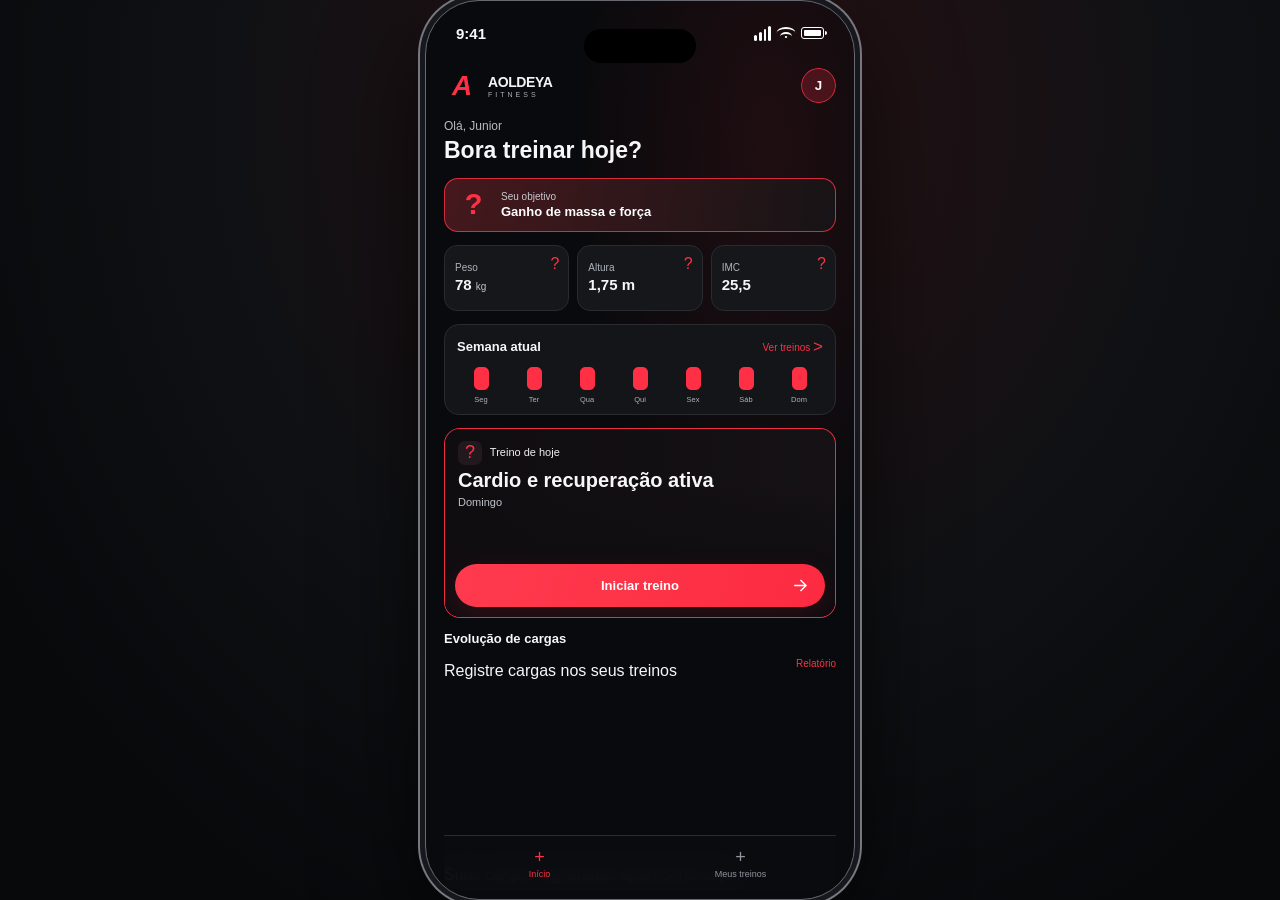
==== novo/frontend/src/pages/dashboard.html @ 1d058904 "Atualiza sistema de treino e reorganiza estrutura" ====
<!doctype html>
<html lang="pt-BR">
<head>
  <meta charset="utf-8" />
  <meta name="viewport" content="width=device-width, initial-scale=1" />
  <meta name="theme-color" content="#090a0d" />
  <title>in&iacute;cio - AOLDEYA Fitness</title>
  <link rel="stylesheet" href="../styles/style.css" />
  <link rel="stylesheet" href="../styles/dashboard.css" />
</head>
<body class="app-page dashboard-page" data-page="dashboard">
  <section class="phone app-phone" aria-label="Painel AOLDEYA Fitness">
    <div class="app-backdrop" aria-hidden="true"></div>
    <div class="status" aria-hidden="true"><span>9:41</span><div class="island"></div><div class="signals"><span class="bars"><i></i><i></i><i></i><i></i></span><span class="wifi"></span><span class="battery"><i></i></span></div></div>
    <main class="app-main dashboard-main">
      <header class="app-topbar">
        <a class="mini-brand" href="dashboard.html" aria-label="AOLDEYA Fitness in&iacute;cio"><span class="mini-logo">A</span><span>AOLDEYA<small>FITNESS</small></span></a>
        <div class="profile-menu-wrap">
          <button class="change-user" id="profile-menu-toggle" type="button" aria-label="Abrir menu do perfil" aria-expanded="false" aria-controls="profile-menu"><span class="avatar-initial">J</span><img id="profile-avatar-photo" alt="" hidden /></button>
          <div class="profile-menu" id="profile-menu" aria-label="Opções de perfil" hidden><button type="button" data-profile-action="photo">Editar foto de perfil</button><button type="button" data-profile-action="details">Editar dados do perfil</button><button class="profile-menu-logout" type="button" data-profile-action="logout">Sair</button><p id="profile-menu-feedback" class="profile-menu-feedback" role="status" aria-live="polite"></p></div>
          <input id="profile-photo-input" type="file" accept="image/jpeg,image/png,image/webp" hidden />
        </div>
      </header>
      <section class="welcome-block">
        <p class="eyebrow" id="welcome-greeting">Ol&aacute;, Junior</p>
        <h1 id="welcome-title">Bora treinar hoje?</h1>
      </section>
      <section class="goal-card">
        <span class="goal-icon" aria-hidden="true">?</span>
        <div><small>Seu objetivo</small><strong id="profile-goal">Ganho de massa e for&ccedil;a</strong></div>
      </section>
      <section class="stats-grid" aria-label="Suas medidas">
        <button class="stat-card measure-edit" type="button" aria-label="Editar peso" aria-haspopup="dialog"><span class="stat-icon">?</span><small>Peso</small><strong><span id="profile-weight">78</span> <small>kg</small></strong></button>
        <button class="stat-card measure-edit" type="button" aria-label="Editar altura" aria-haspopup="dialog"><span class="stat-icon">?</span><small>Altura</small><strong id="profile-height">1,75 m</strong></button>
        <article class="stat-card"><span class="stat-icon">?</span><small>IMC</small><strong id="profile-bmi">25,5</strong></article>
      </section>
      <dialog class="measures-dialog" id="measures-dialog" aria-labelledby="measures-title"><form id="measures-form"><button class="measures-close" type="button" id="close-measures" aria-label="Fechar">&times;</button><h2 id="measures-title">Atualizar medidas</h2><label for="weight-input">Peso (kg)</label><input id="weight-input" name="weight" type="number" min="20" max="400" step="0.1" required /><label for="height-input">Altura (m)</label><input id="height-input" name="height" type="number" min="0.8" max="2.5" step="0.01" required /><p class="bmi-preview" id="bmi-preview">IMC calculado: 25,5</p><p id="measure-feedback" role="status" aria-live="polite"></p><button class="button primary" type="submit">Salvar medidas</button></form></dialog>
      <dialog class="profile-dialog" id="profile-dialog" aria-labelledby="profile-dialog-title"><form id="profile-form"><button class="measures-close" id="close-profile-dialog" type="button" aria-label="Fechar">&times;</button><h2 id="profile-dialog-title">Editar dados do perfil</h2><label for="profile-name-input">Nome</label><input id="profile-name-input" type="text" maxlength="80" required /><p id="profile-feedback" role="status" aria-live="polite"></p><button class="button primary" type="submit">Salvar altera&ccedil;&otilde;es</button></form></dialog>
      <section class="week-card">
        <div class="section-heading"><h2>Semana atual</h2><a href="meus-treinos.html">Ver treinos <span>></span></a></div>
        <div class="week-progress" aria-label="Resumo semanal">
          <span class="week-day done"><i></i><small>Seg</small></span><span class="week-day done"><i></i><small>Ter</small></span><span class="week-day"><i></i><small>Qua</small></span><span class="week-day"><i></i><small>Qui</small></span><span class="week-day"><i></i><small>Sex</small></span><span class="week-day"><i></i><small>S&aacute;b</small></span><span class="week-day"><i></i><small>Dom</small></span>
        </div>
      </section>
      <section class="today-card">
        <div class="today-image" id="today-image" aria-hidden="true"></div>
        <div class="today-shade"></div>
        <div class="today-caption"><span class="today-label"><span class="mini-dumbbell">?</span> Treino de hoje</span><strong id="today-workout-title">Peito</strong><small id="today-workout-day">Segunda-feira</small></div>
        <a class="button primary today-button" href="meus-treinos.html?dia=seg">Iniciar treino<svg viewBox="0 0 24 24"><path d="M4 12h15m-7-7 7 7-7 7"/></svg></a>
      </section>
      <section class="load-evolution-card"><div class="section-heading"><div><h2>Evolu&ccedil;&atilde;o de cargas</h2><p id="load-chart-exercise">Registre cargas nos seus treinos</p></div><a href="evolucao.html?usuario=Junior" class="report-link">Relat&oacute;rio</a></div><svg id="load-evolution-chart" class="load-chart" role="img" aria-label="Gr&aacute;fico da evolu&ccedil;&atilde;o de cargas"></svg><p class="load-chart-empty" id="load-chart-empty">Suas cargas registradas aparecer&atilde;o aqui.</p></section>
      <section class="training-calendar-card" aria-labelledby="calendar-title">
        <div class="calendar-heading"><div><h2 id="calendar-title">Calend&aacute;rio de treinos</h2><p id="calendar-count">Dias em que voc&ecirc; treinou</p></div><div class="calendar-month-nav"><button id="calendar-previous" type="button" aria-label="M&ecirc;s anterior">‹</button><strong id="calendar-month"></strong><button id="calendar-next" type="button" aria-label="Pr&oacute;ximo m&ecirc;s">›</button></div></div>
        <div class="calendar-weekdays" aria-hidden="true"><span>Seg</span><span>Ter</span><span>Qua</span><span>Qui</span><span>Sex</span><span>S&aacute;b</span><span>Dom</span></div>
        <div class="calendar-days" id="calendar-days" aria-label="Dias do m&ecirc;s"></div>
        <p class="calendar-hint"><i></i> Dia de treino registrado · Toque em uma data para registrar</p>
      </section>
      <dialog class="training-dialog" id="training-dialog" aria-labelledby="training-dialog-title"><form id="training-form"><button class="measures-close" id="close-training-dialog" type="button" aria-label="Fechar">&times;</button><h2 id="training-dialog-title">Registrar treino</h2><p id="training-date-label"></p><label for="training-name-input">Treino realizado</label><input id="training-name-input" maxlength="100" required value="Treino registrado" /><p id="training-feedback" role="status" aria-live="polite"></p><button class="button primary" type="submit">Registrar dia</button></form></dialog>
      <nav class="app-nav" aria-label="Navega&ccedil;&atilde;o principal"><a class="nav-link active" href="dashboard.html"><span>+</span>In&iacute;cio</a><a class="nav-link" href="meus-treinos.html"><span>+</span>Meus treinos</a></nav>
    </main>
  </section>
  <script src="../data/workouts.js" defer></script>
  <script src="../scripts/script.js" defer></script>
  <script src="../scripts/progress.js" defer></script>
  <script src="../scripts/dashboard.js" defer></script>
</body>
</html>
---- novo/frontend/src/styles/style.css ----
/* Base visual compartilhada pelas páginas; regras específicas ficam nos arquivos de cada tela. */
:root { color-scheme: dark; --red: #ff3045; --muted: #c4c8d1; }
    * { box-sizing: border-box; }
    body { margin: 0; min-height: 100vh; display: grid; place-items: center; color: #f7f7fa; background: radial-gradient(ellipse at 18% 25%, #302729 0, #151518 32%, #08090b 72%); font-family: Inter, -apple-system, BlinkMacSystemFont, "Segoe UI", sans-serif; }
    .phone { position: relative; width: min(100vw, 430px); height: min(100dvh, 900px); min-height: 700px; overflow: hidden; isolation: isolate; border: 1px solid #696a71; border-radius: 54px; background: #08090c; box-shadow: 0 0 0 5px #17181d, 0 0 0 7px #77777d, 0 34px 100px #000b; }
    .hero { position: absolute; inset: 0; z-index: -2; background: linear-gradient(90deg, #08090c 0%, #08090ce8 31%, #08090c75 58%, #08090c16 100%), linear-gradient(0deg, #08090c 0%, transparent 36%, #08090c14 100%), url("https://images.unsplash.com/photo-1534438327276-14e5300c3a48?auto=format&fit=crop&w=1200&q=85") center / cover; opacity: .93; }
    .hero::after { content: ""; position: absolute; inset: 0; background: linear-gradient(0deg,#08090c 0%,transparent 22%,transparent 65%,#08090c66 100%); }
    .status { position: absolute; z-index: 3; top: 18px; left: 30px; right: 30px; height: 28px; display: flex; align-items: center; justify-content: space-between; font-size: 15px; font-weight: 650; }
    .island { position: absolute; left: 50%; top: 10px; transform: translateX(-50%); width: 112px; height: 34px; border-radius: 25px; background: #000; }
    .signals { display: flex; gap: 7px; align-items: center; }
    .bars { height: 15px; width: 17px; display: flex; align-items: end; gap: 2px; }
    .bars i { display: block; width: 3px; border-radius: 2px; background: white; height: 6px; }.bars i:nth-child(2){height:9px}.bars i:nth-child(3){height:12px}.bars i:nth-child(4){height:15px}
    .wifi { width: 16px; height: 12px; border-top: 2px solid white; border-radius: 50%; position: relative; transform: scaleX(1.2); }.wifi:before,.wifi:after{content:"";position:absolute;left:3px;right:3px;top:3px;height:7px;border-top:2px solid white;border-radius:50%}.wifi:after{left:7px;right:7px;top:7px;height:2px;background:white;border:0}
    .battery { width: 23px; height: 12px; border: 1.5px solid white; border-radius: 3px; padding: 2px; position: relative; }.battery:after{content:"";position:absolute;right:-4px;top:3px;width:2px;height:4px;background:white;border-radius:0 2px 2px 0}.battery i{display:block;width:100%;height:100%;background:white;border-radius:1px}
    .skip { position: absolute; z-index: 2; top: 83px; right: 24px; border: 1px solid #77798288; color: #d5d7df; background: #08090c66; padding: 9px 20px; border-radius: 25px; font-size: 15px; text-decoration: none; backdrop-filter: blur(8px); }
    main { position: absolute; inset: 130px 24px 0; display: flex; flex-direction: column; }
    .brand { width: fit-content; margin: 0 0 20px; }
    .brand-mark { width: 94px; height: 59px; margin-left: 28px; color: var(--red); }
    .brand-name { margin-top: 4px; font-size: 35px; line-height: 1; letter-spacing: -1.6px; font-weight: 900; }
    .brand-sub { margin-top: 7px; color: #b7bac4; font-size: 13px; letter-spacing: 7px; font-weight: 500; }
    .brand-sub:before,.brand-sub:after { content:""; display:inline-block; vertical-align:middle; width:14px; height:1px; background:#a4a6b0; margin-right:8px; }.brand-sub:after{margin:0 0 0 8px}
    h1 { margin: 0 0 27px; max-width: 270px; color: #c7cad3; font-size: 17px; line-height: 1.55; font-weight: 400; }
    .features { display: grid; gap: 16px; max-width: 265px; }
    .feature { display: flex; align-items: center; gap: 13px; min-height: 58px; color: #d5d8e0; font-size: 15px; line-height: 1.4; }
    .icon { width: 56px; height: 56px; flex: 0 0 56px; display: grid; place-items: center; color: var(--red); border: 1px solid #38343b; border-radius: 16px; background: #171519c9; }
    .icon svg { width: 31px; height: 31px; stroke: currentColor; fill: none; stroke-width: 2.8; stroke-linecap: round; stroke-linejoin: round; }
    .bottom { margin-top: auto; padding-bottom: 26px; }
    .dots { display: flex; justify-content: center; gap: 8px; margin: 0 0 23px; }
    .dots span { height: 8px; width: 13px; border-radius: 8px; background: #555861; }.dots span:first-child{width:19px;background:var(--red)}
    .actions { display: grid; gap: 12px; }
    .button { height: 62px; display: flex; align-items: center; justify-content: center; position: relative; border-radius: 40px; text-decoration: none; font-size: 17px; font-weight: 650; }
    .primary { color: #fff; background: linear-gradient(105deg, #ff3549, #f5223c); box-shadow: 0 8px 26px #f5223c25; }
    .primary svg { position: absolute; right: 24px; width: 23px; height: 23px; fill: none; stroke: currentColor; stroke-width: 1.8; }
    .secondary { color: #c7cad2; border: 1px solid #a0a2aa; background: #08090c66; font-weight: 450; }
    @media (max-width: 500px) { body { display:block; background:#08090c; }.phone { width:100%; height:100dvh; min-height:640px; border:0; border-radius:0; box-shadow:none; }.phone:before { content:""; position:absolute; inset:0; z-index:4; border:0; pointer-events:none; } main { inset: 130px 24px 0; } }
    @media (max-height: 760px) { main { top: 110px; } .features { gap: 9px; }.feature,.icon{min-height:50px;height:50px}.icon{width:50px;flex-basis:50px}.brand{margin-bottom:12px}h1{margin-bottom:16px}.bottom{padding-bottom:18px}.dots{margin-bottom:14px}.button{height:56px} }

.app-page { --accent: var(--red); background: radial-gradient(ellipse at 55% 12%, #291114 0, #101114 48%, #08090b 82%); }
    .app-page.profile-pink { --accent: #f020b4; }
    .app-page .primary { color: white; background: linear-gradient(105deg, color-mix(in srgb, var(--accent), white 5%), color-mix(in srgb, var(--accent), #e90023 12%)); }
    .app-phone { background: #090a0d; }
    .app-backdrop { position: absolute; inset: 0; z-index: -1; background: radial-gradient(ellipse at 80% 16%, #40131766 0, transparent 40%); pointer-events: none; }
    .app-main { position: absolute; inset: 65px 18px 8px; display: flex; flex-direction: column; gap: 13px; overflow-y: auto; scrollbar-width: none; }
    .app-main::-webkit-scrollbar { display: none; }
    .app-topbar,.workouts-topbar { min-height: 39px; display: flex; align-items: center; justify-content: space-between; }
    .mini-brand { display: inline-flex; gap: 8px; align-items: center; color: #f4f4f6; text-decoration: none; font-size: 14px; font-weight: 850; letter-spacing: -.4px; }
    .mini-brand small { display: block; margin-top: 1px; color: #aeb1ba; font-size: 7px; letter-spacing: 3px; font-weight: 500; }
    .mini-logo { position: relative; display: grid; place-items: center; width: 36px; height: 27px; color: var(--accent); font-size: 28px; line-height: 1; font-weight: 900; font-style: italic; }
    .change-user { display: block; text-decoration: none; }
    .avatar-initial { width: 35px; height: 35px; display: grid; place-items: center; border: 1px solid color-mix(in srgb, var(--accent), transparent 20%); border-radius: 50%; color: white; background: color-mix(in srgb, var(--accent), transparent 78%); font-weight: 700; }
.app-nav { position: sticky; bottom: -1px; z-index: 4; display: grid; grid-template-columns: 1fr 1fr; min-height: 57px; margin: auto -5px 0; border-top: 1px solid #292b30; background: #0b0c0feF; backdrop-filter: blur(14px); }
    .nav-link { display: grid; align-content: center; justify-items: center; gap: 3px; color: #8f949e; text-decoration: none; font-size: 9px; }
    .nav-link span { font-size: 18px; line-height: 1; }
    .nav-link.active { color: var(--accent); }
@media (max-width: 500px) { .app-main { inset: 62px 16px 5px; }.stats-grid { gap: 6px; }.stat-card { padding-left: 8px; }.workouts-main { inset: 62px 14px 5px; }.exercise-row { grid-template-columns: 21px 43px minmax(0,1fr) 26px; gap: 6px; }.exercise-thumb { width: 43px; } }
    @media (max-height: 760px) { .app-main { gap: 9px; }.goal-card { min-height: 48px; }.stat-card { min-height: 58px; }.week-card { padding-top: 9px; padding-bottom: 8px; }.today-card { flex-basis: 160px; min-height: 160px; }.workouts-main { gap: 8px; }.day-button { min-height: 44px; }.exercise-list { gap: 5px; }.exercise-row { min-height: 52px; }.exercise-thumb { height: 37px; }.workouts-main .exercise-copy strong { font-size: 10px; } }
---- novo/frontend/src/styles/dashboard.css ----
.welcome-block { margin: 1px 0 0; }
    .eyebrow { margin: 0 0 4px; color: #b8bbc4; font-size: 12px; }
    .welcome-block h1 { max-width: none; margin: 0; color: #f7f7f9; font-size: 23px; font-weight: 750; line-height: 1.2; }
    .goal-card { display: flex; align-items: center; gap: 11px; min-height: 54px; padding: 9px 12px; border: 1px solid color-mix(in srgb, var(--accent), transparent 18%); border-radius: 14px; background: linear-gradient(100deg, color-mix(in srgb, var(--accent), #111 78%), #171316); }
    .goal-icon { display: grid; place-items: center; width: 33px; height: 33px; border-radius: 10px; color: var(--accent); font-size: 29px; font-weight: 700; }
    .goal-card div { display: grid; gap: 2px; }
    .goal-card small { color: #c8cbd2; font-size: 10px; }
    .goal-card strong { color: #fff; font-size: 13px; font-weight: 600; }
    .stats-grid { display: grid; grid-template-columns: repeat(3, minmax(0, 1fr)); gap: 8px; }
    .stat-card { position: relative; min-height: 66px; display: grid; align-content: center; gap: 3px; padding: 9px 10px; border: 1px solid #292b30; border-radius: 13px; background: #15171a; }
    .stat-card > small { color: #aeb2bb; font-size: 10px; }
    .stat-card strong { color: #f7f7f8; font-size: 15px; }
    .stat-card strong small { color: #c0c3cb; font-size: 10px; font-weight: 500; }
    .stat-icon { position: absolute; top: 9px; right: 9px; color: var(--accent); font-size: 16px; }
    .week-card { padding: 12px 12px 10px; border: 1px solid #292b30; border-radius: 15px; background: #131518; }
    .section-heading { display: flex; align-items: center; justify-content: space-between; }
    .section-heading h2 { margin: 0; font-size: 13px; font-weight: 650; }
    .section-heading a { color: var(--accent); text-decoration: none; font-size: 10px; }
    .section-heading a span { font-size: 17px; vertical-align: -1px; }
    .week-progress { display: grid; grid-template-columns: repeat(7, 1fr); gap: 5px; margin-top: 10px; }
    .week-day { display: grid; justify-items: center; gap: 5px; color: #aeb2ba; font-size: 9px; }
    .week-day i { width: 15px; height: 23px; border: 1px solid #353840; border-radius: 5px; background: linear-gradient(#555a62 0 30%, #25282d 30%); }
    .week-day.done i,.week-day.has-workout i { border-color: var(--accent); background: linear-gradient(var(--accent) 0 100%); }
    .today-card { position: relative; min-height: 190px; flex: 1 0 190px; overflow: hidden; border: 1px solid color-mix(in srgb, var(--accent), transparent 8%); border-radius: 16px; background: #181417; }
    .today-image { position: absolute; inset: 0; background-position: center 37%; background-size: cover; background-image: url("https://images.unsplash.com/photo-1534438327276-14e5300c3a48?auto=format&fit=crop&w=1000&q=85"); opacity: .55; }
    .profile-pink .today-image { background-image: url("https://images.unsplash.com/photo-1518611012118-696072aa579a?auto=format&fit=crop&w=1000&q=85"); }
    .today-shade { position: absolute; inset: 0; background: linear-gradient(90deg, #100d10 0%, #100d10a6 58%, #100d1055 100%), linear-gradient(0deg,#090a0d 0%,transparent 70%); }
    .today-caption { position: absolute; left: 13px; top: 12px; display: grid; gap: 4px; }
    .today-label { color: #f0f0f3; font-size: 11px; }
    .mini-dumbbell { display: inline-grid; place-items: center; width: 24px; height: 24px; margin-right: 5px; border-radius: 7px; color: var(--accent); background: #21191d; font-size: 18px; vertical-align: middle; }
    .today-caption strong { font-size: 20px; }
    .today-caption > small { color: #c0c3cb; font-size: 11px; }
    .today-button { position: absolute; left: 10px; right: 10px; bottom: 10px; height: 43px; font-size: 13px; }
    .today-button svg,.finish-workout svg { right: 15px; width: 19px; height: 19px; }

.measures-dialog { width: min(360px, calc(100vw - 36px)); padding: 0; border: 1px solid #373a42; border-radius: 18px; color: #f7f7f8; background: #141619; box-shadow: 0 20px 70px #000c; }
.measures-dialog::backdrop { background: #000b; backdrop-filter: blur(4px); }
.measures-dialog form { display: grid; gap: 10px; padding: 22px; }
.measures-dialog h2 { margin: 0 38px 8px 0; font-size: 19px; }
.measures-dialog label { color: #c8cbd2; font-size: 12px; }
.measures-dialog input { width: 100%; box-sizing: border-box; padding: 12px; border: 1px solid #3a3d45; border-radius: 10px; outline-color: var(--accent); color: white; background: #0e1013; font: inherit; }
.measures-dialog form .button { position: static; height: 44px; margin-top: 5px; border: 0; cursor: pointer; font: inherit; }
.measures-close { position: absolute; top: 12px; right: 12px; width: 32px; height: 32px; border: 1px solid #555963; border-radius: 50%; color: white; background: transparent; font-size: 21px; cursor: pointer; }
#measure-feedback { min-height: 16px; margin: 0; color: #ff6874; font-size: 11px; }

.bmi-preview { margin: 2px 0; color: #fff; font-size: 13px; font-weight: 650; }

.stat-card.measure-edit { width: 100%; text-align: left; font-family: inherit; cursor: pointer; transition: border-color .18s, background .18s; }
.stat-card.measure-edit:hover,.stat-card.measure-edit:focus-visible { border-color: var(--accent); background: #1b191c; }
.stat-card.measure-edit:focus-visible { outline: 2px solid var(--accent); outline-offset: 2px; }
.training-calendar-card { padding: 12px; border: 1px solid #292b30; border-radius: 15px; background: #131518; }
.calendar-heading { display: flex; align-items: center; justify-content: space-between; gap: 7px; }
.calendar-heading h2 { margin: 0; font-size: 13px; }
.calendar-heading p { margin: 4px 0 0; color: #aeb2bc; font-size: 9px; }
.calendar-month-nav { display: flex; align-items: center; gap: 5px; }
.calendar-month-nav strong { min-width: 75px; color: #e7e8eb; text-align: center; font-size: 10px; text-transform: capitalize; }
.calendar-month-nav button { width: 25px; height: 25px; padding: 0; border: 1px solid #383b43; border-radius: 50%; color: var(--accent); background: #1a1c20; font-size: 18px; line-height: 1; cursor: pointer; }
.calendar-weekdays,.calendar-days { display: grid; grid-template-columns: repeat(7,minmax(0,1fr)); gap: 4px; }
.calendar-weekdays { margin: 11px 0 5px; color: #888e99; text-align: center; font-size: 8px; }
.calendar-days { grid-auto-rows: 34px; }
.calendar-day,.calendar-spacer { min-width: 0; }
.calendar-day { position: relative; display: grid; place-items: center; padding: 0; border: 1px solid transparent; border-radius: 9px; color: #d9dbe0; background: transparent; font: inherit; font-size: 10px; cursor: pointer; }
.calendar-day:hover:not(:disabled) { border-color: #454852; background: #202227; }
.calendar-day.is-today { border-color: color-mix(in srgb, var(--accent), transparent 35%); }
.calendar-day.is-trained { color: #fff; background: var(--accent); font-weight: 750; box-shadow: 0 2px 8px color-mix(in srgb, var(--accent), transparent 62%); }
.calendar-day:disabled { color: #555963; cursor: default; }
.calendar-hint { display: flex; align-items: center; gap: 6px; margin: 9px 0 0; color: #9398a2; font-size: 9px; }
.calendar-hint i { width: 8px; height: 8px; border-radius: 50%; background: var(--accent); }
.training-dialog { position: fixed; width: min(360px, calc(100vw - 32px)); padding: 0; border: 1px solid #373a42; border-radius: 18px; color: #f7f7f8; background: #141619; box-shadow: 0 20px 70px #000c; }
.training-dialog::backdrop { background: #000b; backdrop-filter: blur(4px); }
.training-dialog form { display: grid; gap: 10px; padding: 22px; }
.training-dialog h2 { margin: 0 38px 0 0; font-size: 19px; }
.training-dialog form > p { margin: 0; color: #aeb2bc; font-size: 11px; }
.training-dialog label { color: #c8cbd2; font-size: 12px; }
.training-dialog input { width: 100%; box-sizing: border-box; padding: 12px; border: 1px solid #3a3d45; border-radius: 10px; outline-color: var(--accent); color: white; background: #0e1013; font: inherit; }
.training-dialog form .button { position: static; height: 44px; margin-top: 5px; border: 0; cursor: pointer; font: inherit; }
#training-feedback { min-height: 15px; color: var(--accent); }.profile-menu-wrap { position: relative; }
.change-user { display: grid; place-items: center; padding: 0; overflow: hidden; border: 0; border-radius: 50%; background: transparent; cursor: pointer; }
.change-user:focus-visible { outline: 2px solid var(--accent); outline-offset: 3px; }
.change-user img { width: 35px; height: 35px; border: 1px solid color-mix(in srgb, var(--accent), transparent 20%); border-radius: 50%; object-fit: cover; }
.change-user img[hidden] { display: none; }
.change-user.has-photo .avatar-initial { display: none; }
.profile-menu { position: absolute; z-index: 20; top: calc(100% + 9px); right: 0; width: 205px; padding: 6px; border: 1px solid #383b43; border-radius: 13px; background: #17191d; box-shadow: 0 12px 34px #000b; }
.profile-menu[hidden] { display: none; }
.profile-menu button { width: 100%; padding: 11px 10px; border: 0; border-radius: 8px; color: #e6e7eb; text-align: left; background: transparent; font: inherit; font-size: 12px; cursor: pointer; }
.profile-menu button:hover,.profile-menu button:focus-visible { outline: 0; background: #25272d; }
.profile-menu .profile-menu-logout { margin-top: 4px; border-top: 1px solid #343740; border-radius: 0 0 8px 8px; color: #ff6674; }
.profile-dialog { position: fixed; width: min(360px, calc(100vw - 32px)); padding: 0; border: 1px solid #373a42; border-radius: 18px; color: #f7f7f8; background: #141619; box-shadow: 0 20px 70px #000c; }
.profile-dialog::backdrop { background: #000b; backdrop-filter: blur(4px); }
.profile-dialog form { display: grid; gap: 10px; padding: 22px; }
.profile-dialog h2 { margin: 0 38px 8px 0; font-size: 19px; }
.profile-dialog label { color: #c8cbd2; font-size: 12px; }
.profile-dialog input { width: 100%; box-sizing: border-box; padding: 12px; border: 1px solid #3a3d45; border-radius: 10px; outline-color: var(--accent); color: white; background: #0e1013; font: inherit; }
.profile-dialog form .button { position: static; height: 44px; margin-top: 5px; border: 0; cursor: pointer; font: inherit; }
#profile-feedback { min-height: 15px; margin: 0; color: #aeb2bc; font-size: 10px; }
.profile-menu-feedback { margin: 4px 8px 6px; color: #aeb2bc; font-size: 9px; line-height: 1.4; }
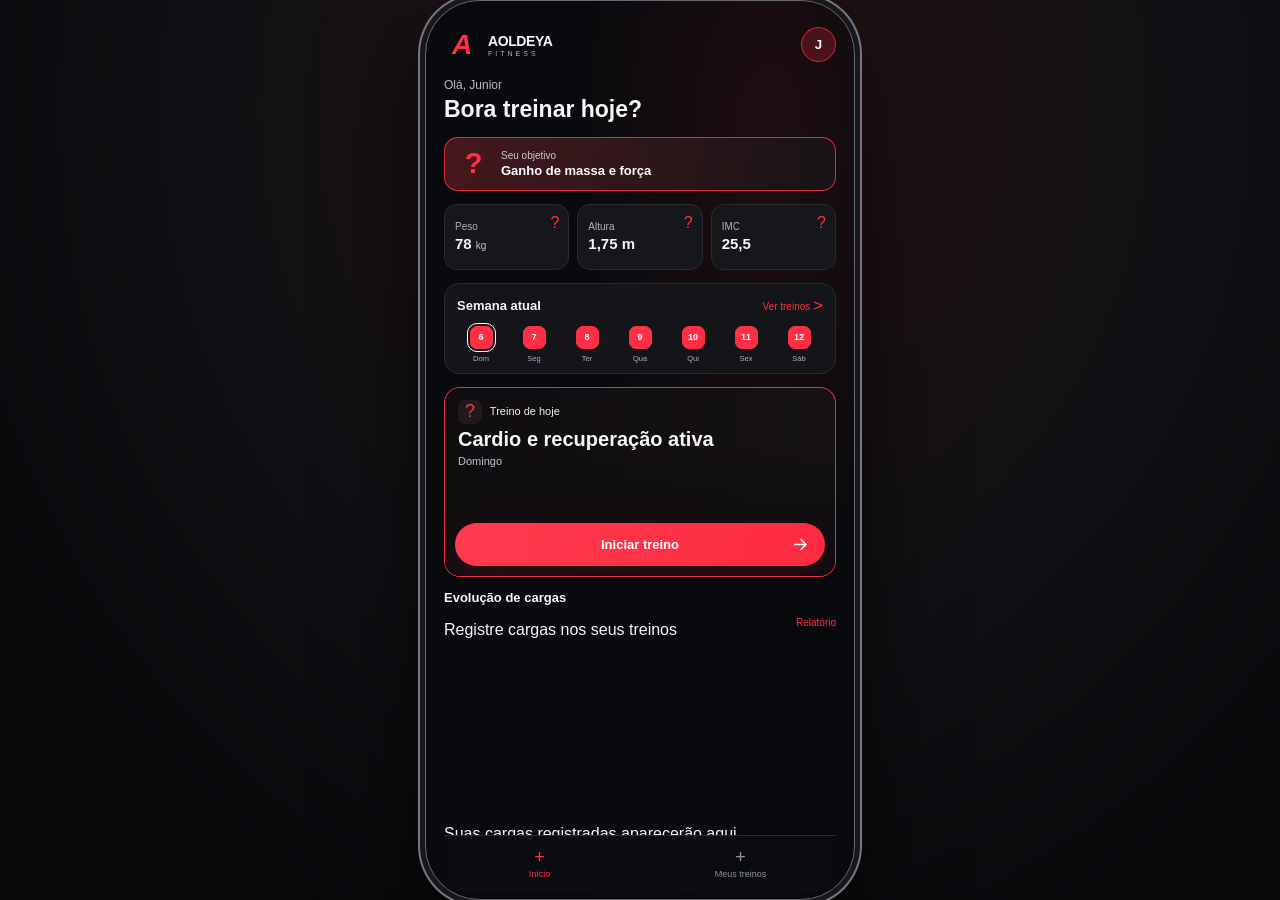
==== commit f99a18b5: "Ajusta cabeçalhos, aparência e calendário semanal" ====
--- a/novo/frontend/src/pages/dashboard.html
+++ b/novo/frontend/src/pages/dashboard.html
@@ -11,13 +11,12 @@
 <body class="app-page dashboard-page" data-page="dashboard">
   <section class="phone app-phone" aria-label="Painel AOLDEYA Fitness">
     <div class="app-backdrop" aria-hidden="true"></div>
-    <div class="status" aria-hidden="true"><span>9:41</span><div class="island"></div><div class="signals"><span class="bars"><i></i><i></i><i></i><i></i></span><span class="wifi"></span><span class="battery"><i></i></span></div></div>
     <main class="app-main dashboard-main">
       <header class="app-topbar">
         <a class="mini-brand" href="dashboard.html" aria-label="AOLDEYA Fitness in&iacute;cio"><span class="mini-logo">A</span><span>AOLDEYA<small>FITNESS</small></span></a>
         <div class="profile-menu-wrap">
           <button class="change-user" id="profile-menu-toggle" type="button" aria-label="Abrir menu do perfil" aria-expanded="false" aria-controls="profile-menu"><span class="avatar-initial">J</span><img id="profile-avatar-photo" alt="" hidden /></button>
-          <div class="profile-menu" id="profile-menu" aria-label="Opções de perfil" hidden><button type="button" data-profile-action="photo">Editar foto de perfil</button><button type="button" data-profile-action="details">Editar dados do perfil</button><button class="profile-menu-logout" type="button" data-profile-action="logout">Sair</button><p id="profile-menu-feedback" class="profile-menu-feedback" role="status" aria-live="polite"></p></div>
+          <div class="profile-menu" id="profile-menu" aria-label="Opções de perfil" hidden><button type="button" data-profile-action="photo">Editar foto de perfil</button><button type="button" data-profile-action="details">Editar dados do perfil</button><button type="button" id="appearance-toggle" data-profile-action="appearance">Mudar apar&#234;ncia</button><button class="profile-menu-logout" type="button" data-profile-action="logout">Sair</button><p id="profile-menu-feedback" class="profile-menu-feedback" role="status" aria-live="polite"></p></div>
           <input id="profile-photo-input" type="file" accept="image/jpeg,image/png,image/webp" hidden />
         </div>
       </header>
@@ -39,7 +38,7 @@
       <section class="week-card">
         <div class="section-heading"><h2>Semana atual</h2><a href="meus-treinos.html">Ver treinos <span>></span></a></div>
         <div class="week-progress" aria-label="Resumo semanal">
-          <span class="week-day done"><i></i><small>Seg</small></span><span class="week-day done"><i></i><small>Ter</small></span><span class="week-day"><i></i><small>Qua</small></span><span class="week-day"><i></i><small>Qui</small></span><span class="week-day"><i></i><small>Sex</small></span><span class="week-day"><i></i><small>S&aacute;b</small></span><span class="week-day"><i></i><small>Dom</small></span>
+          <span class="week-day" data-day="dom"><i></i><small>Dom</small></span><span class="week-day" data-day="seg"><i></i><small>Seg</small></span><span class="week-day" data-day="ter"><i></i><small>Ter</small></span><span class="week-day" data-day="qua"><i></i><small>Qua</small></span><span class="week-day" data-day="qui"><i></i><small>Qui</small></span><span class="week-day" data-day="sex"><i></i><small>Sex</small></span><span class="week-day" data-day="sab"><i></i><small>S&aacute;b</small></span>
         </div>
       </section>
       <section class="today-card">
@@ -51,7 +50,7 @@
       <section class="load-evolution-card"><div class="section-heading"><div><h2>Evolu&ccedil;&atilde;o de cargas</h2><p id="load-chart-exercise">Registre cargas nos seus treinos</p></div><a href="evolucao.html?usuario=Junior" class="report-link">Relat&oacute;rio</a></div><svg id="load-evolution-chart" class="load-chart" role="img" aria-label="Gr&aacute;fico da evolu&ccedil;&atilde;o de cargas"></svg><p class="load-chart-empty" id="load-chart-empty">Suas cargas registradas aparecer&atilde;o aqui.</p></section>
       <section class="training-calendar-card" aria-labelledby="calendar-title">
         <div class="calendar-heading"><div><h2 id="calendar-title">Calend&aacute;rio de treinos</h2><p id="calendar-count">Dias em que voc&ecirc; treinou</p></div><div class="calendar-month-nav"><button id="calendar-previous" type="button" aria-label="M&ecirc;s anterior">‹</button><strong id="calendar-month"></strong><button id="calendar-next" type="button" aria-label="Pr&oacute;ximo m&ecirc;s">›</button></div></div>
-        <div class="calendar-weekdays" aria-hidden="true"><span>Seg</span><span>Ter</span><span>Qua</span><span>Qui</span><span>Sex</span><span>S&aacute;b</span><span>Dom</span></div>
+        <div class="calendar-weekdays" aria-hidden="true"><span>Dom</span><span>Seg</span><span>Ter</span><span>Qua</span><span>Qui</span><span>Sex</span><span>S&aacute;b</span></div>
         <div class="calendar-days" id="calendar-days" aria-label="Dias do m&ecirc;s"></div>
         <p class="calendar-hint"><i></i> Dia de treino registrado · Toque em uma data para registrar</p>
       </section>
--- a/novo/frontend/src/styles/style.css
+++ b/novo/frontend/src/styles/style.css
@@ -5,15 +5,9 @@
     .phone { position: relative; width: min(100vw, 430px); height: min(100dvh, 900px); min-height: 700px; overflow: hidden; isolation: isolate; border: 1px solid #696a71; border-radius: 54px; background: #08090c; box-shadow: 0 0 0 5px #17181d, 0 0 0 7px #77777d, 0 34px 100px #000b; }
     .hero { position: absolute; inset: 0; z-index: -2; background: linear-gradient(90deg, #08090c 0%, #08090ce8 31%, #08090c75 58%, #08090c16 100%), linear-gradient(0deg, #08090c 0%, transparent 36%, #08090c14 100%), url("https://images.unsplash.com/photo-1534438327276-14e5300c3a48?auto=format&fit=crop&w=1200&q=85") center / cover; opacity: .93; }
     .hero::after { content: ""; position: absolute; inset: 0; background: linear-gradient(0deg,#08090c 0%,transparent 22%,transparent 65%,#08090c66 100%); }
-    .status { position: absolute; z-index: 3; top: 18px; left: 30px; right: 30px; height: 28px; display: flex; align-items: center; justify-content: space-between; font-size: 15px; font-weight: 650; }
-    .island { position: absolute; left: 50%; top: 10px; transform: translateX(-50%); width: 112px; height: 34px; border-radius: 25px; background: #000; }
-    .signals { display: flex; gap: 7px; align-items: center; }
-    .bars { height: 15px; width: 17px; display: flex; align-items: end; gap: 2px; }
     .bars i { display: block; width: 3px; border-radius: 2px; background: white; height: 6px; }.bars i:nth-child(2){height:9px}.bars i:nth-child(3){height:12px}.bars i:nth-child(4){height:15px}
-    .wifi { width: 16px; height: 12px; border-top: 2px solid white; border-radius: 50%; position: relative; transform: scaleX(1.2); }.wifi:before,.wifi:after{content:"";position:absolute;left:3px;right:3px;top:3px;height:7px;border-top:2px solid white;border-radius:50%}.wifi:after{left:7px;right:7px;top:7px;height:2px;background:white;border:0}
-    .battery { width: 23px; height: 12px; border: 1.5px solid white; border-radius: 3px; padding: 2px; position: relative; }.battery:after{content:"";position:absolute;right:-4px;top:3px;width:2px;height:4px;background:white;border-radius:0 2px 2px 0}.battery i{display:block;width:100%;height:100%;background:white;border-radius:1px}
-    .skip { position: absolute; z-index: 2; top: 83px; right: 24px; border: 1px solid #77798288; color: #d5d7df; background: #08090c66; padding: 9px 20px; border-radius: 25px; font-size: 15px; text-decoration: none; backdrop-filter: blur(8px); }
-    main { position: absolute; inset: 130px 24px 0; display: flex; flex-direction: column; }
+    .skip { position: absolute; z-index: 2; top: 26px; right: 24px; border: 1px solid #77798288; color: #d5d7df; background: #08090c66; padding: 9px 20px; border-radius: 25px; font-size: 15px; text-decoration: none; backdrop-filter: blur(8px); }
+    main { position: absolute; inset: 45px 24px 0; display: flex; flex-direction: column; }
     .brand { width: fit-content; margin: 0 0 20px; }
     .brand-mark { width: 94px; height: 59px; margin-left: 28px; color: var(--red); }
     .brand-name { margin-top: 4px; font-size: 35px; line-height: 1; letter-spacing: -1.6px; font-weight: 900; }
@@ -32,15 +26,15 @@
     .primary { color: #fff; background: linear-gradient(105deg, #ff3549, #f5223c); box-shadow: 0 8px 26px #f5223c25; }
     .primary svg { position: absolute; right: 24px; width: 23px; height: 23px; fill: none; stroke: currentColor; stroke-width: 1.8; }
     .secondary { color: #c7cad2; border: 1px solid #a0a2aa; background: #08090c66; font-weight: 450; }
-    @media (max-width: 500px) { body { display:block; background:#08090c; }.phone { width:100%; height:100dvh; min-height:640px; border:0; border-radius:0; box-shadow:none; }.phone:before { content:""; position:absolute; inset:0; z-index:4; border:0; pointer-events:none; } main { inset: 130px 24px 0; } }
-    @media (max-height: 760px) { main { top: 110px; } .features { gap: 9px; }.feature,.icon{min-height:50px;height:50px}.icon{width:50px;flex-basis:50px}.brand{margin-bottom:12px}h1{margin-bottom:16px}.bottom{padding-bottom:18px}.dots{margin-bottom:14px}.button{height:56px} }
+    @media (max-width: 500px) { body { display:block; background:#08090c; }.phone { width:100%; height:100dvh; min-height:640px; border:0; border-radius:0; box-shadow:none; }.phone:before { content:""; position:absolute; inset:0; z-index:4; border:0; pointer-events:none; } main { inset: 44px 24px 0; } }
+    @media (max-height: 760px) { main { top: 34px; } .features { gap: 9px; }.feature,.icon{min-height:50px;height:50px}.icon{width:50px;flex-basis:50px}.brand{margin-bottom:12px}h1{margin-bottom:16px}.bottom{padding-bottom:18px}.dots{margin-bottom:14px}.button{height:56px} }
 
 .app-page { --accent: var(--red); background: radial-gradient(ellipse at 55% 12%, #291114 0, #101114 48%, #08090b 82%); }
     .app-page.profile-pink { --accent: #f020b4; }
     .app-page .primary { color: white; background: linear-gradient(105deg, color-mix(in srgb, var(--accent), white 5%), color-mix(in srgb, var(--accent), #e90023 12%)); }
     .app-phone { background: #090a0d; }
     .app-backdrop { position: absolute; inset: 0; z-index: -1; background: radial-gradient(ellipse at 80% 16%, #40131766 0, transparent 40%); pointer-events: none; }
-    .app-main { position: absolute; inset: 65px 18px 8px; display: flex; flex-direction: column; gap: 13px; overflow-y: auto; scrollbar-width: none; }
+    .app-main { position: absolute; inset: 24px 18px 8px; display: flex; flex-direction: column; gap: 13px; overflow-y: auto; scrollbar-width: none; }
     .app-main::-webkit-scrollbar { display: none; }
     .app-topbar,.workouts-topbar { min-height: 39px; display: flex; align-items: center; justify-content: space-between; }
     .mini-brand { display: inline-flex; gap: 8px; align-items: center; color: #f4f4f6; text-decoration: none; font-size: 14px; font-weight: 850; letter-spacing: -.4px; }
@@ -52,5 +46,22 @@
     .nav-link { display: grid; align-content: center; justify-items: center; gap: 3px; color: #8f949e; text-decoration: none; font-size: 9px; }
     .nav-link span { font-size: 18px; line-height: 1; }
     .nav-link.active { color: var(--accent); }
-@media (max-width: 500px) { .app-main { inset: 62px 16px 5px; }.stats-grid { gap: 6px; }.stat-card { padding-left: 8px; }.workouts-main { inset: 62px 14px 5px; }.exercise-row { grid-template-columns: 21px 43px minmax(0,1fr) 26px; gap: 6px; }.exercise-thumb { width: 43px; } }
+@media (max-width: 500px) { .app-main { inset: 20px 16px 5px; }.stats-grid { gap: 6px; }.stat-card { padding-left: 8px; }.workouts-main { inset: 20px 14px 5px; }.exercise-row { grid-template-columns: 21px 43px minmax(0,1fr) 26px; gap: 6px; }.exercise-thumb { width: 43px; } }
     @media (max-height: 760px) { .app-main { gap: 9px; }.goal-card { min-height: 48px; }.stat-card { min-height: 58px; }.week-card { padding-top: 9px; padding-bottom: 8px; }.today-card { flex-basis: 160px; min-height: 160px; }.workouts-main { gap: 8px; }.day-button { min-height: 44px; }.exercise-list { gap: 5px; }.exercise-row { min-height: 52px; }.exercise-thumb { height: 37px; }.workouts-main .exercise-copy strong { font-size: 10px; } }
+
+/* Tema claro escolhido no menu do perfil e persistido por usuário. */
+.app-page.light-appearance { color-scheme: light; color: #1b1d22; background: radial-gradient(ellipse at 55% 12%, #f7e8ea 0, #e8e9ed 50%, #d8dbe1 100%); }
+.app-page.light-appearance .app-phone { color: #1b1d22; background: #f2f3f6; }
+.app-page.light-appearance .app-backdrop { background: radial-gradient(ellipse at 80% 16%, #f0c9ce 0, transparent 45%); }
+.app-page.light-appearance .goal-card,.app-page.light-appearance .stat-card,.app-page.light-appearance .week-card,.app-page.light-appearance .today-card,.app-page.light-appearance .load-evolution-card,.app-page.light-appearance .training-calendar-card,.app-page.light-appearance .report-stats article,.app-page.light-appearance .report-chart-card,.app-page.light-appearance .history-card,.app-page.light-appearance .exercise-row,.app-page.light-appearance .rest-card { color: #202228; border-color: #d5d7de; background-color: #fff; }
+.app-page.light-appearance .goal-card strong,.app-page.light-appearance .stat-card strong,.app-page.light-appearance .report-stats strong { color: #17191e; }
+.app-page.light-appearance .welcome-block h1,.app-page.light-appearance .workouts-topbar h1,.app-page.light-appearance .workout-heading h2,.app-page.light-appearance .exercise-copy strong,.app-page.light-appearance .today-caption strong,.app-page.light-appearance .section-heading h2,.app-page.light-appearance .history-heading h2 { color: #17191e; }
+.app-page.light-appearance .eyebrow,.app-page.light-appearance .workout-heading p,.app-page.light-appearance .exercise-copy small,.app-page.light-appearance .stat-card small,.app-page.light-appearance .section-heading p,.app-page.light-appearance .calendar-weekdays { color: #626873; }
+.app-page.light-appearance .day-button { color: #4d525c; border-color: #d5d7de; background: #fff; }
+.app-page.light-appearance .day-button.active { color: #17191e; background: color-mix(in srgb, var(--accent), white 87%); }
+.app-page.light-appearance .exercise-load { color: #202228; }
+.app-page.light-appearance .load-entry { border-color: #d5d7de; background: #f5f6f8; }
+.app-page.light-appearance .profile-menu,.app-page.light-appearance .exercise-dialog,.app-page.light-appearance .profile-dialog,.app-page.light-appearance .measures-dialog,.app-page.light-appearance .training-dialog { color: #202228; border-color: #d5d7de; background: #fff; }
+.app-page.light-appearance .profile-menu button { color: #30343b; }
+.app-page.light-appearance .app-nav { border-color: #d5d7de; background: #fffffff0; }
+.app-page.light-appearance .exercise-dialog-content > p:not(.eyebrow):not(.exercise-dialog-summary),.app-page.light-appearance .exercise-dialog-summary { color: #444a54; }
--- a/novo/frontend/src/styles/dashboard.css
+++ b/novo/frontend/src/styles/dashboard.css
@@ -19,8 +19,8 @@
     .section-heading a span { font-size: 17px; vertical-align: -1px; }
     .week-progress { display: grid; grid-template-columns: repeat(7, 1fr); gap: 5px; margin-top: 10px; }
     .week-day { display: grid; justify-items: center; gap: 5px; color: #aeb2ba; font-size: 9px; }
-    .week-day i { width: 15px; height: 23px; border: 1px solid #353840; border-radius: 5px; background: linear-gradient(#555a62 0 30%, #25282d 30%); }
-    .week-day.done i,.week-day.has-workout i { border-color: var(--accent); background: linear-gradient(var(--accent) 0 100%); }
+    .week-day i { width: 23px; height: 23px; display: grid; place-items: center; border: 1px solid #353840; border-radius: 7px; color: #c4c8d1; background: #202227; font-size: 9px; font-style: normal; font-weight: 650; }
+    .week-day.done i,.week-day.has-workout i { border-color: var(--accent); color: white; background: var(--accent); }.week-day.today i { outline: 1px solid #fff; outline-offset: 2px; }
     .today-card { position: relative; min-height: 190px; flex: 1 0 190px; overflow: hidden; border: 1px solid color-mix(in srgb, var(--accent), transparent 8%); border-radius: 16px; background: #181417; }
     .today-image { position: absolute; inset: 0; background-position: center 37%; background-size: cover; background-image: url("https://images.unsplash.com/photo-1534438327276-14e5300c3a48?auto=format&fit=crop&w=1000&q=85"); opacity: .55; }
     .profile-pink .today-image { background-image: url("https://images.unsplash.com/photo-1518611012118-696072aa579a?auto=format&fit=crop&w=1000&q=85"); }
